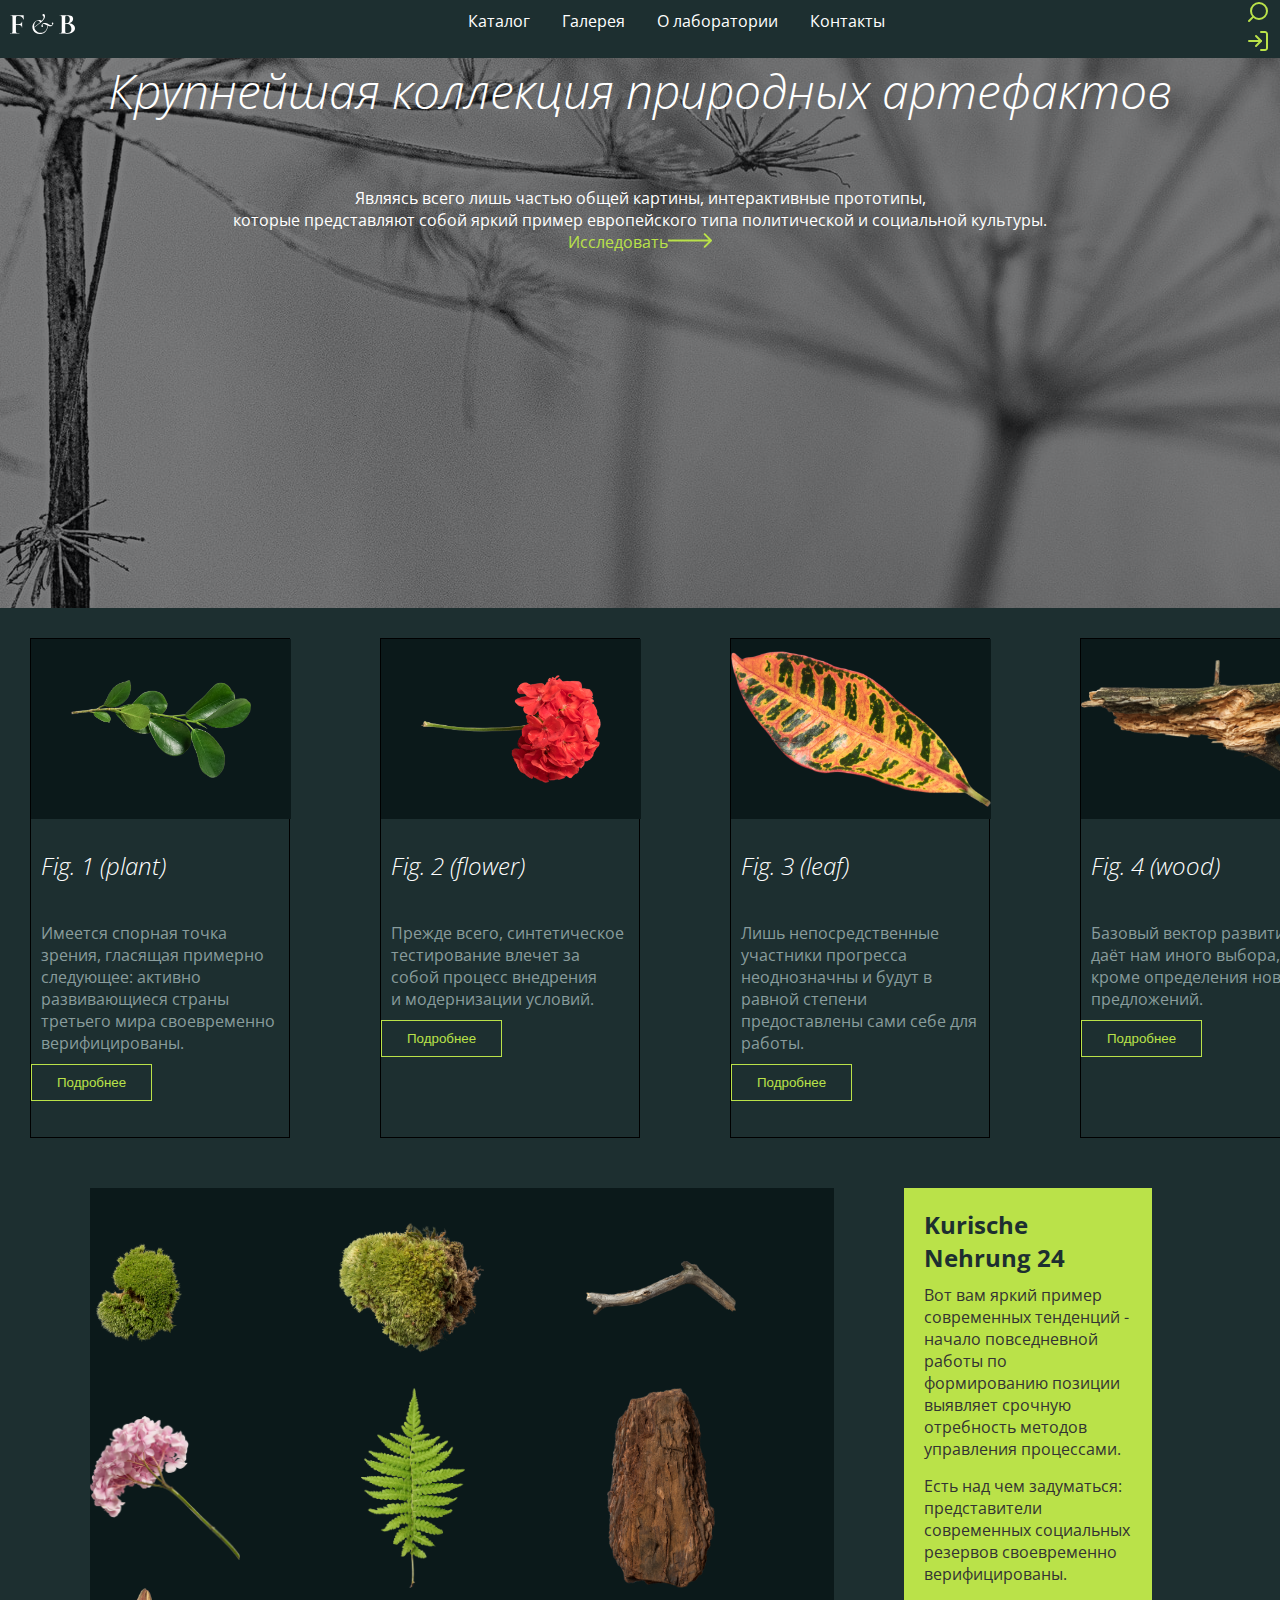
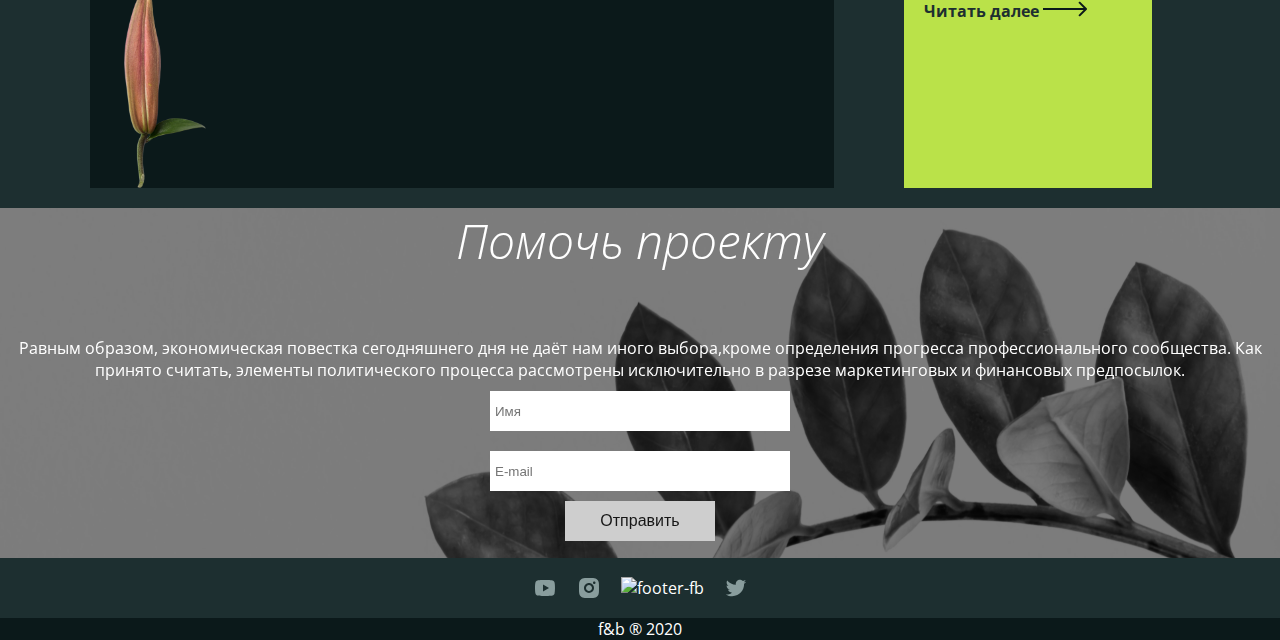
==== index.html @ e47de2fe "vers1.0 without moblie adaptive (~50%)" ====
<!DOCTYPE html>
<html lang="en">
<head>
    <meta charset="UTF-8">
    <meta name="viewport" content="width=device-width, initial-scale=1.0">
    <link rel="preconnect" href="https://fonts.googleapis.com">
    <link rel="preconnect" href="https://fonts.gstatic.com" crossorigin>
    <link href="https://fonts.googleapis.com/css2?family=Open+Sans:ital,wght@0,300..800;1,300..800&display=swap" rel="stylesheet">
    <link rel="stylesheet" href="style.css">
    <title>Document</title>
</head>
<body>
    
    <header class="header">
        <div class="container">
            <div class="header-inner">
                <div class="logo">
                    <img src="img/logo.svg" alt="logo">
                </div>
                <nav class="nav">
                    <a href="" class="nav-link">Каталог</a>
                    <a href="" class="nav-link">Галерея</a>
                    <a href="" class="nav-link">О лаборатории</a>
                    <a href="" class="nav-link">Контакты</a>
                </nav>
                
                <div class="headerBtn">
                    <div class="search"><img src="img/search.svg" alt="search"></div>
                    <div class="login"><img src="img/log-in.svg" alt="login"></div>
                </div>
            </div>
        </div>
    </header>

    <main class="main">
        <section class="underHeader">
            <div class="shade">
            <h2 class="nameTag">Крупнейшая коллекция природных артефактов</h2>
            <p class="nameText">
                Являясь всего лишь частью общей картины, интерактивные прототипы,<br>
                которые представляют собой яркий пример европейского типа политической и социальной культуры.
            </p>
            <a href="" class="rsBtn">Исследовать<img src="img/Arrow 1.svg" alt="Arrow"></a>
            </div>
        </section>
        <section class="slider">
            <div class="slider-elem">
                <div class="sliderImg">
                    <img src="img/section-one.png" alt="section-one" class="one">
                </div>
                <h2 class="sliderHeader">Fig. 1 (plant)</h2>
                <p class="sliderP">Имеется спорная точка зрения, гласящая примерно следующее:
                активно развивающиеся страны третьего мира своевременно верифицированы.</p>
                <button class="sliderBtn">Подробнее</button>
            </div>
            
            <div class="slider-elem">
                <div class="sliderImg">
                    <img src="img/section-two.png" alt="section-one" class="two">
                </div>
                <h2 class="sliderHeader">Fig. 2 (flower)</h2>
                <p class="sliderP">Прежде всего, синтетическое тестирование влечет за собой процесс внедрения
                    и модернизации условий.</p>
                <button class="sliderBtn">Подробнее</button>
            </div>

            <div class="slider-elem">
                <div class="sliderImg">
                    <img src="img/section-three.png" alt="section-one">
                </div>
                <h2 class="sliderHeader">Fig. 3 (leaf)</h2>
                <p class="sliderP">Лишь непосредственные участники прогресса неоднозначны и будут
                    в равной степени предоставлены сами себе для работы.</p>
                <button class="sliderBtn">Подробнее</button>
            </div>

            <div class="slider-elem">
                <div class="sliderImg">
                    <img src="img/section-four.png" alt="section-one">
                </div>
                <h2 class="sliderHeader">Fig. 4 (wood)</h2>
                <p class="sliderP">Базовый вектор развития не даёт нам иного выбора, кроме
                    определения новых предложений.</p>
                <button class="sliderBtn">Подробнее</button>
            </div>
        </section>
    
    </main>
    
    
    <section class="content-section">
        <div class="images-section">
            <img src="img/artefact1.png" alt="Image 1">
            <img src="img/artefact2.png" alt="Image 2">
            <img src="img/artefact3.png" alt="Image 3">
            <img src="img/artefact4.png" alt="Image 4">
            <img src="img/artefact5.png" alt="Image 5">
            <img src="img/artefact6.png" alt="Image 6">
            <img src="img/artefact7.png" alt="Image 7">
        </div>
        <div class="text-section">
            <h2>Kurische Nehrung 24</h2>
            <p>
                Вот вам яркий пример современных тенденций - начало повседневной работы по формированию позиции выявляет срочную
                отребность методов управления процессами.
            </p>
            <p>
                Есть над чем задуматься: представители современных социальных резервов своевременно верифицированы.
            </p>
            <a href="#" class="read-more">Читать далее</a> <img src="img/Arrow 2.svg" alt="Arrow">
        </div>
    </section>
    
    <div class="upperFooter">
        <div class="shade1">
            <h2 class="nameTag">Помочь проекту</h2>
            <p class="nameText">Равным образом, экономическая повестка сегодняшнего дня не даёт нам иного выбора,кроме определения прогресса профессионального сообщества. Как принято считать, элементы
            политического процесса рассмотрены исключительно в разрезе маркетинговых и финансовых предпосылок. </p>
            <input type="text" class="helpName" placeholder="Имя"><br>
            <input type="email" class="helpEmail" placeholder="E-mail"><br>
            <input type="button" value="Отправить" class="helpBtn">
        </div>
    </div>

    <footer class="footer">
        <div class="link-footer">
        <img src="img/footer-youtube.svg" alt="footer-youtube">
        <img src="img/footer-inst.svg" alt="footer-inst">
        <img src="img/footer-fb.svg" alt="footer-fb">
        <img src="img/footer-tw.svg" alt="footer-tw">
    </div>
    <p>f&b ® 2020</p>
    </footer>

</body>
</html>
---- style.css ----
*{
    margin: 0;
    padding: 0;
    box-sizing: border-box;
}

body{
    color: white;
    background-color: #1D2F30;
    font-family: 'Open Sans' , sans-serif;
}

.container{
    width: 1260px;
    margin: 0 auto;
}

.header{
    background-color: #1D2F30;
}

.header-inner{
    display: flex;
    flex-direction: row;
    justify-content: space-between;
}

.logo{
    font-size: 32px;
}

.nav{
    display: flex;
    flex-direction: row;
    padding: 10px;
}

.nav-link {
    color: #fff;
    text-decoration: none;
    margin-left: 32px;
}

.underHeader {
    background-image: url(img/img-undernav.jpg);
    background-position: center;
    width: 100%;
    height: 550px;  
    text-align: center;
}

.nameTag {
    font-size: 48px;
    font-style: italic;
    font-weight: 100;
}

.nameText {
    margin-top: 5%;
}

.rsBtn {
    color: #BAE249;
    margin-top: px;
    font-size: 16px;
    text-decoration: none;
}

.slider {
    display: grid;
    grid-template-columns: repeat(4, 1fr);
    grid-template-rows: 1fr;
    grid-column-gap: 30px;
}

.slider-elem {
    margin: 30px;
    width: 260px;
    height: 500px;
    border: 1px solid black;

}

.sliderImg {
    background-color: #0B191A;
    width: 260px;
    height: 180px;
    margin: 0;
    padding: 0;
}

.sliderImg > img {
    width: 100%;
    height: 100%;
    object-fit: contain;
}

.one, .two{
    rotate: 90deg;
}

.shade{
    background-color: rgba(0, 0, 0, 0.5);
    height: 550px;
}

.sliderHeader {
    font-size: 24px;
    font-weight: 100;
    font-style: italic;
    margin-top: 20px;
    margin-bottom: 20px;
    padding: 10px;
}

.sliderP {
    font-size: 16px;
    font-weight: 400;
    color: #899D9D;
    padding: 10px;
}

.sliderBtn {
    border: 1px solid #BAE249;
    color: #BAE249;
    background-color: #1D2F30;
    padding: 10px 25px;
}

.sliderBtn:hover {
    cursor: pointer;
}

.content-section {
    display: flex;
    align-items: flex-start;
    padding: 20px;
    gap: 20px;
}

.images-section {
    display: grid;
    grid-template-columns: repeat(3, 1fr);
    width: 60%;
    background-color: #0B191A;
    margin-left: 70px;
}

.images-section img {
    width: 150px;
    height: auto;
    object-fit: contain;
    height: 200px;
}

.text-section {
    margin-left: 50px;
    width: 20%;
    padding: 20px;
    background-color: #BAE249;
    height: 600px;
    
}

.text-section h2 {
    color: #1D2F30;
    font-size: 24px;
    margin-bottom: 10px;
}

.text-section p {
    font-size: 16px;
    margin-bottom: 15px;
    color: #333;
}

.read-more {
    font-size: 16px;
    color: #1D2F30;
    text-decoration: none;
    font-weight: bold;
}

.read-more:hover {
    text-decoration: underline;
}

.upperFooter {
    background-image: url(img/img-upperfooter.jpg);
    background-size: cover;
    background-position: center;
    filter: grayscale(100);
    width: 100%;
    height: 350px;  
    text-align: center;
}

.shade1{
    background-color: rgba(0, 0, 0, 0.5);
    height: 350px;
}


.helpName{
    margin: 10px;
    padding: 0px 5px;
    width: 300px;
    height: 40px;
    border: none;
}

.helpEmail{
    margin: 10px;
    padding: 0px 5px;
    width: 300px;
    height: 40px;
    border: none;
}

.helpBtn {
    width: 150px;
    height: 40px;
    background-color: #BAE249 !important;
    color: #0B191A !important;
    border: none !important;
    cursor: pointer !important;
    font-size: 16px;
    appearance: none !important;
    outline: none !important;
    text-align: center;
    line-height: 40px;
}

.link-footer{
    display: flex;
    align-items: center;
    justify-content: center;
    gap: 20px;
    height: 60px;
}

.footer p{
    text-align: center;
    background-color: #0B191A;
}

@media (max-width: 480px) {
    .images-section{
        grid-template-columns: 1fr;
    }    
}
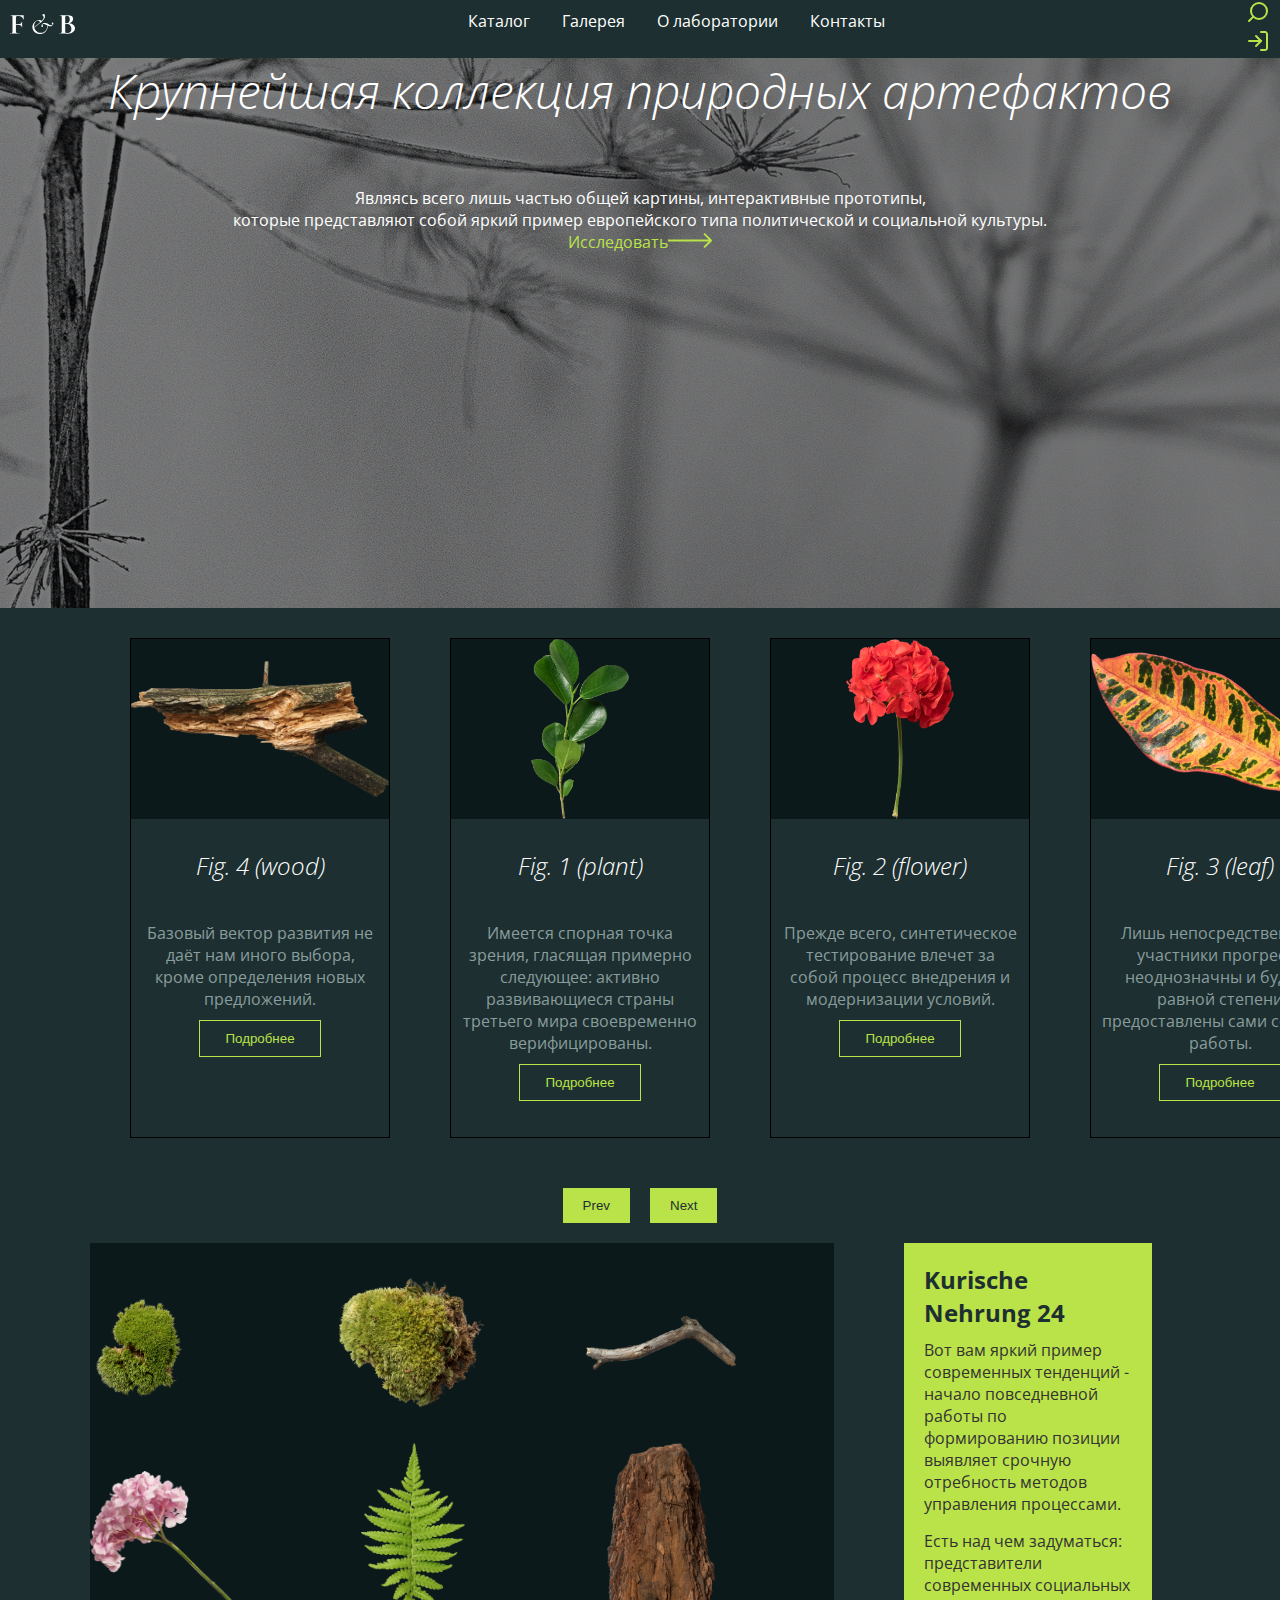
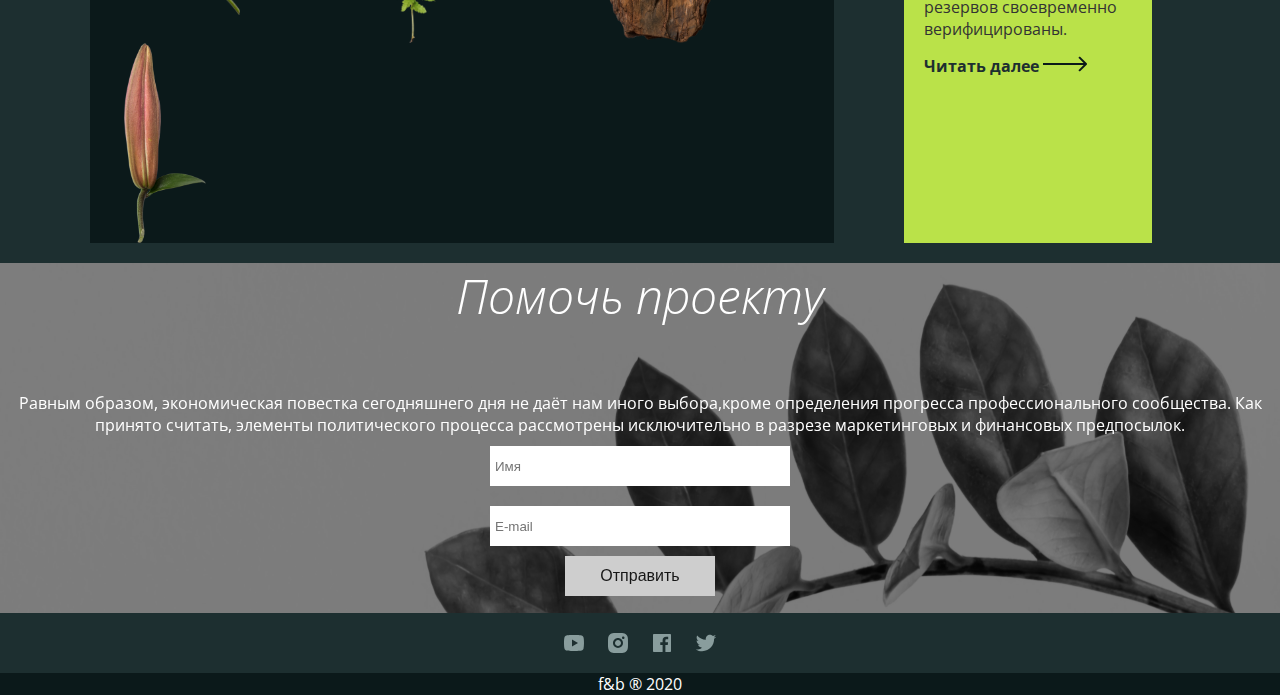
==== commit 6da00c2f: "Final vers." ====
--- a/index.html
+++ b/index.html
@@ -7,6 +7,7 @@
     <link rel="preconnect" href="https://fonts.gstatic.com" crossorigin>
     <link href="https://fonts.googleapis.com/css2?family=Open+Sans:ital,wght@0,300..800;1,300..800&display=swap" rel="stylesheet">
     <link rel="stylesheet" href="style.css">
+    <script src="script.js" defer></script>
     <title>Document</title>
 </head>
 <body>
@@ -43,50 +44,52 @@
             <a href="" class="rsBtn">Исследовать<img src="img/Arrow 1.svg" alt="Arrow"></a>
             </div>
         </section>
+
+
         <section class="slider">
             <div class="slider-elem">
                 <div class="sliderImg">
                     <img src="img/section-one.png" alt="section-one" class="one">
                 </div>
                 <h2 class="sliderHeader">Fig. 1 (plant)</h2>
-                <p class="sliderP">Имеется спорная точка зрения, гласящая примерно следующее:
-                активно развивающиеся страны третьего мира своевременно верифицированы.</p>
+                <p class="sliderP">Имеется спорная точка зрения, гласящая примерно следующее: активно развивающиеся страны третьего мира своевременно верифицированы.</p>
                 <button class="sliderBtn">Подробнее</button>
             </div>
             
             <div class="slider-elem">
                 <div class="sliderImg">
-                    <img src="img/section-two.png" alt="section-one" class="two">
+                    <img src="img/section-two.png" alt="section-two" class="two">
                 </div>
                 <h2 class="sliderHeader">Fig. 2 (flower)</h2>
-                <p class="sliderP">Прежде всего, синтетическое тестирование влечет за собой процесс внедрения
-                    и модернизации условий.</p>
+                <p class="sliderP">Прежде всего, синтетическое тестирование влечет за собой процесс внедрения и модернизации условий.</p>
+                <button class="sliderBtn">Подробнее</button>
+            </div>
+        
+            <div class="slider-elem">
+                <div class="sliderImg">
+                    <img src="img/section-three.png" alt="section-three">
+                </div>
+                <h2 class="sliderHeader">Fig. 3 (leaf)</h2>
+                <p class="sliderP">Лишь непосредственные участники прогресса неоднозначны и будут в равной степени предоставлены сами себе для работы.</p>
+                <button class="sliderBtn">Подробнее</button>
+            </div>
+        
+            <div class="slider-elem">
+                <div class="sliderImg">
+                    <img src="img/section-four.png" alt="section-four">
+                </div>
+                <h2 class="sliderHeader">Fig. 4 (wood)</h2>
+                <p class="sliderP">Базовый вектор развития не даёт нам иного выбора, кроме определения новых предложений.</p>
                 <button class="sliderBtn">Подробнее</button>
             </div>
 
-            <div class="slider-elem">
-                <div class="sliderImg">
-                    <img src="img/section-three.png" alt="section-one">
-                </div>
-                <h2 class="sliderHeader">Fig. 3 (leaf)</h2>
-                <p class="sliderP">Лишь непосредственные участники прогресса неоднозначны и будут
-                    в равной степени предоставлены сами себе для работы.</p>
-                <button class="sliderBtn">Подробнее</button>
-            </div>
+        </section>
 
-            <div class="slider-elem">
-                <div class="sliderImg">
-                    <img src="img/section-four.png" alt="section-one">
-                </div>
-                <h2 class="sliderHeader">Fig. 4 (wood)</h2>
-                <p class="sliderP">Базовый вектор развития не даёт нам иного выбора, кроме
-                    определения новых предложений.</p>
-                <button class="sliderBtn">Подробнее</button>
-            </div>
-        </section>
-    
     </main>
-    
+    <div class="slider-nav">
+        <button class="prev-btn">Prev</button>
+        <button class="next-btn">Next</button>
+    </div>
     
     <section class="content-section">
         <div class="images-section">
--- a/style.css
+++ b/style.css
@@ -10,10 +10,12 @@
     font-family: 'Open Sans' , sans-serif;
 }
 
-.container{
-    width: 1260px;
+.container {
+    width: 100%;
+    max-width: 1260px;
     margin: 0 auto;
 }
+
 
 .header{
     background-color: #1D2F30;
@@ -45,9 +47,10 @@
     background-image: url(img/img-undernav.jpg);
     background-position: center;
     width: 100%;
-    height: 550px;  
-    text-align: center;
-}
+    min-height: 550px;
+    text-align: center;
+}
+
 
 .nameTag {
     font-size: 48px;
@@ -67,23 +70,27 @@
 }
 
 .slider {
-    display: grid;
-    grid-template-columns: repeat(4, 1fr);
-    grid-template-rows: 1fr;
-    grid-column-gap: 30px;
+    display: flex;
+    position: relative;
+    overflow: hidden;
+    width: 100%;
+    margin-left: 100px;
+    transition: transform 1s ease-in-out;
 }
 
 .slider-elem {
+    width: 260px; /* Ширина каждого слайда */
+    height: 500px; /* Высота каждого слайда */
     margin: 30px;
-    width: 260px;
-    height: 500px;
     border: 1px solid black;
-
+    transition: transform 0.5s ease-in-out;
+    text-align: center;
+    flex-shrink: 0;
 }
 
 .sliderImg {
     background-color: #0B191A;
-    width: 260px;
+    width: 100%;
     height: 180px;
     margin: 0;
     padding: 0;
@@ -95,11 +102,12 @@
     object-fit: contain;
 }
 
-.one, .two{
-    rotate: 90deg;
-}
-
-.shade{
+
+.one, .two {
+    transform: rotate(90deg); /* Поворот изображений */
+}
+
+.shade {
     background-color: rgba(0, 0, 0, 0.5);
     height: 550px;
 }
@@ -111,6 +119,7 @@
     margin-top: 20px;
     margin-bottom: 20px;
     padding: 10px;
+    color: white;
 }
 
 .sliderP {
@@ -125,10 +134,44 @@
     color: #BAE249;
     background-color: #1D2F30;
     padding: 10px 25px;
+    cursor: pointer;
 }
 
 .sliderBtn:hover {
+    background-color: #BAE249;
+    color: #1D2F30;
+    transition: 0.3s;
+}
+
+.sliderBtn:focus {
+    outline: 2px solid #BAE249;
+}
+
+/* Блок для навигации */
+.slider-nav {
+    display: flex;
+    justify-content: center;
+    margin-top: 20px; /* Отступ сверху */
+    width: 100%;
+}
+
+/* Кнопки навигации */
+.prev-btn, .next-btn {
+    background-color: #BAE249;
+    color: #1D2F30;
+    border: none;
+    padding: 10px 20px;
     cursor: pointer;
+    margin: 0 10px;
+}
+
+.prev-btn:hover, .next-btn:hover {
+    background-color: #1D2F30;
+    color: #BAE249;
+}
+
+.prev-btn:focus, .next-btn:focus {
+    outline: 2px solid #BAE249;
 }
 
 .content-section {
@@ -244,8 +287,69 @@
     background-color: #0B191A;
 }
 
+.sliderBtn:hover{
+    background-color: #BAE249;
+    color: #1D2F30;
+    transition: 0.3s;
+}
+
+.sliderBtn:focus, .helpBtn:focus {
+    outline: 2px solid #BAE249;
+}
+
+
 @media (max-width: 480px) {
+
+    .nav{
+        display: flex;
+        flex-direction: column;
+        gap: 20px;
+        align-items: flex-start;
+        width: 100%;
+        margin-top: 50px;
+    }
+    
+    .headerBtn {
+        display: flex;
+        justify-content: flex-end;
+    }
+    
+    .content-section {
+        flex-direction: column;
+    }
+
+    .text-section {
+        width: 100%;
+        margin-left: 0;
+        margin-top: 20px;
+    }
+
     .images-section{
         grid-template-columns: 1fr;
-    }    
-}
+    }
+    
+    .slider{
+        grid-template-columns: 1fr;
+    }
+
+    .footer {
+        margin-top: 50%;
+        position: relative;
+        color: #fff;
+        text-align: center;
+    }
+
+    .slider {
+        margin-left: 0;
+        flex-direction: column;
+        align-items: center;
+    }
+
+    .slider-elem {
+        width: 90%; 
+        margin-bottom: 20px;
+    }
+
+
+}
+
